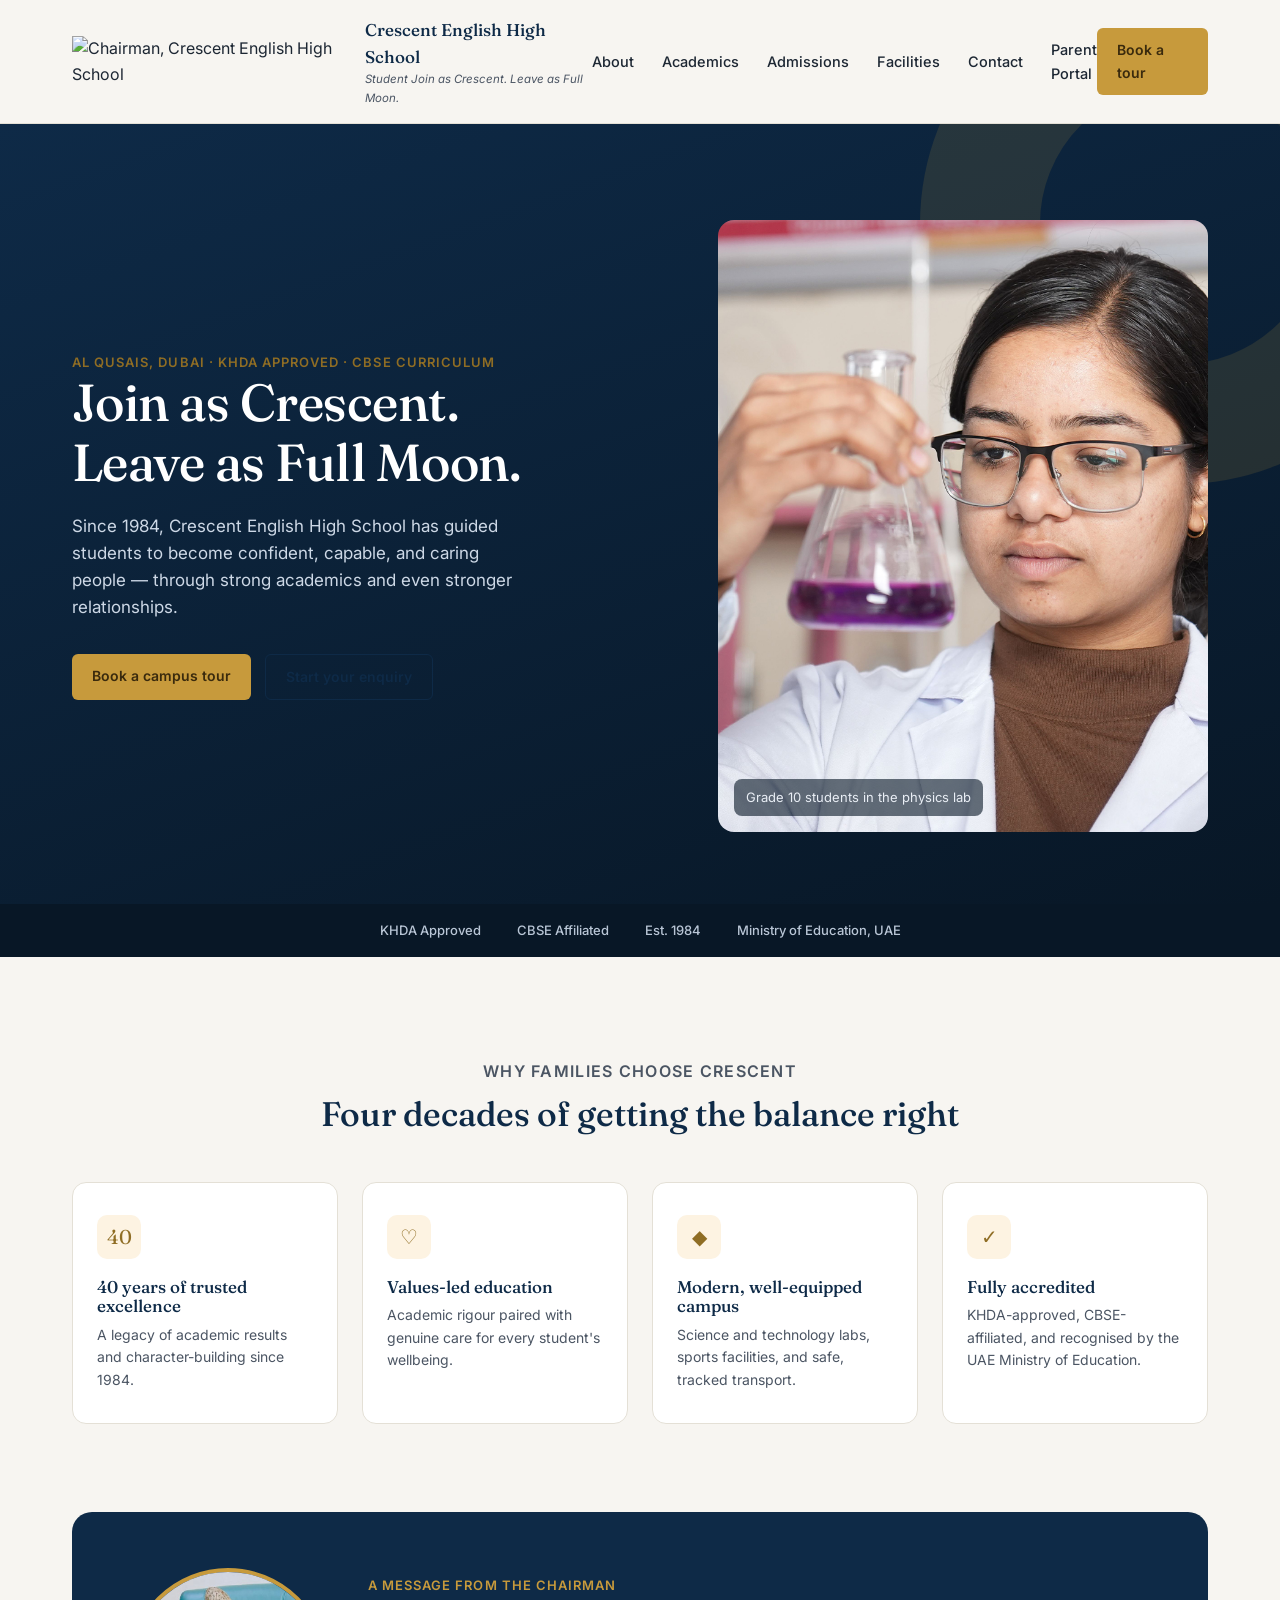
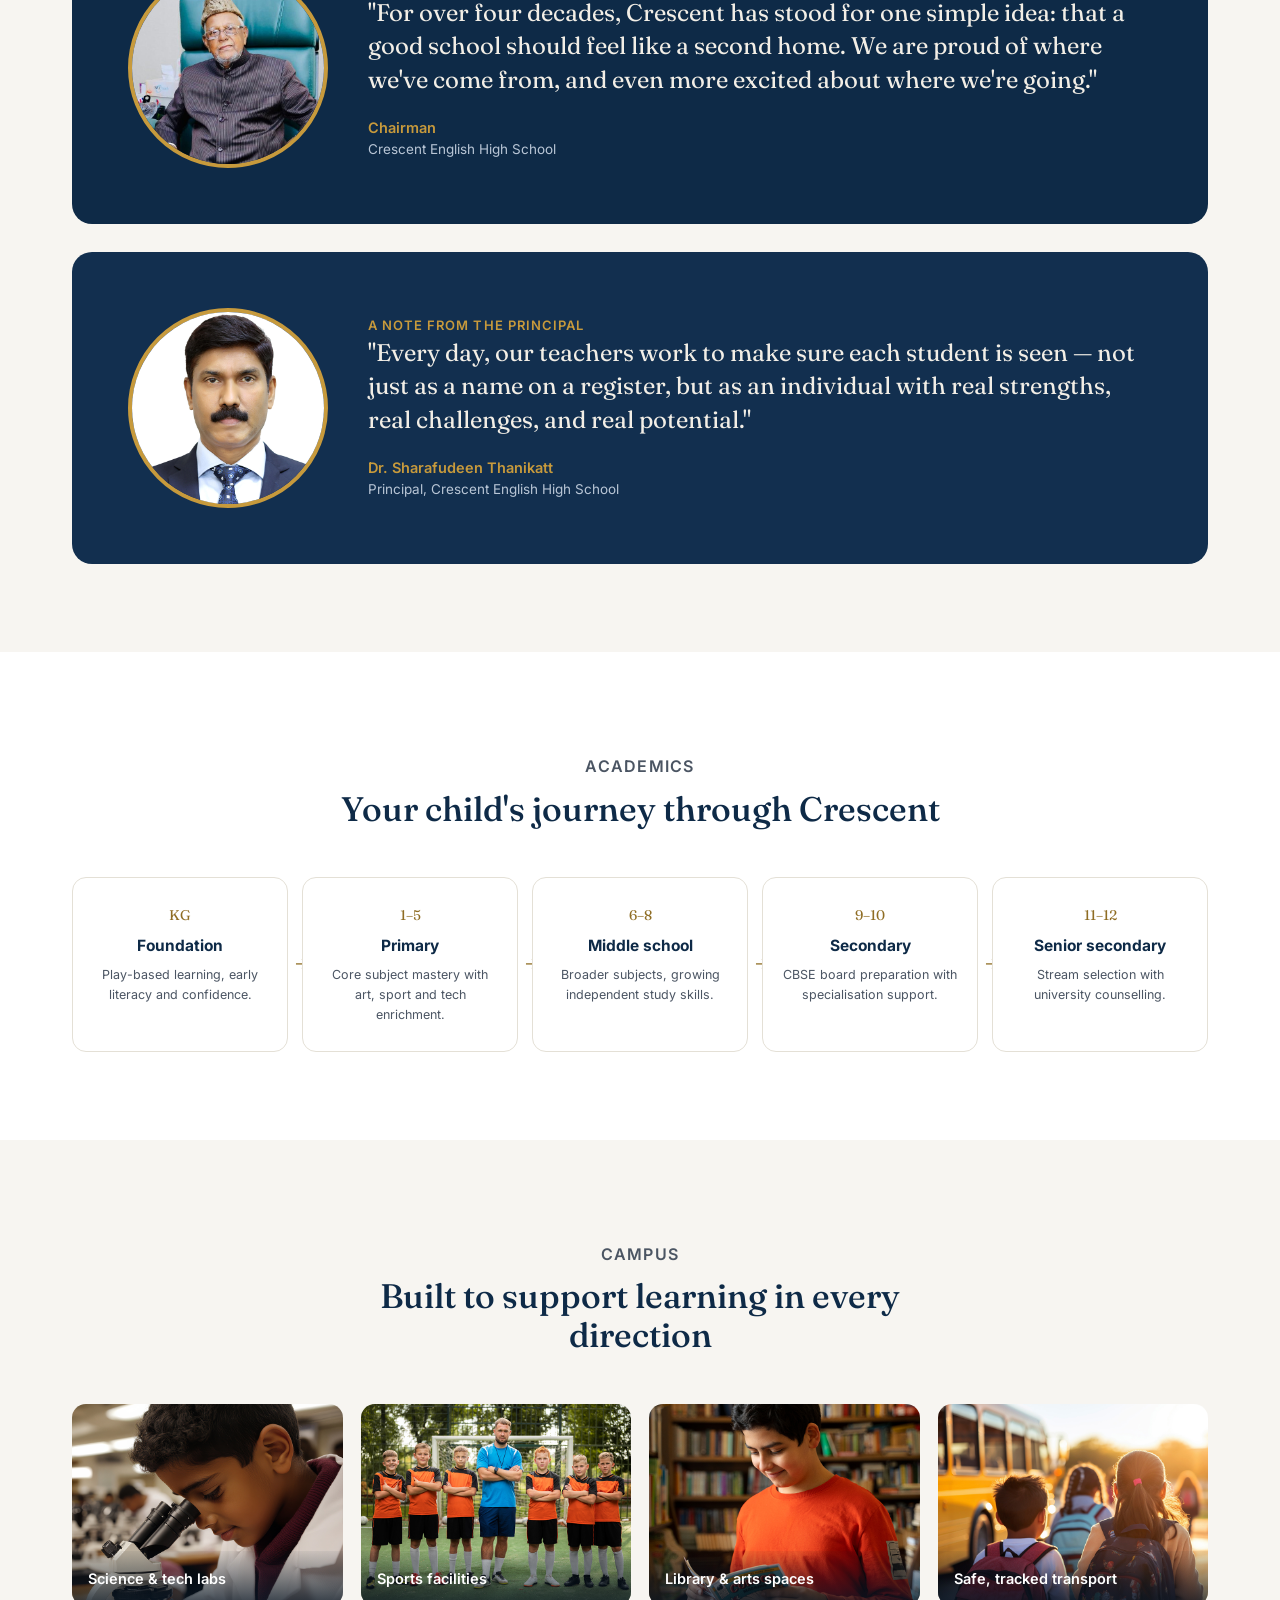
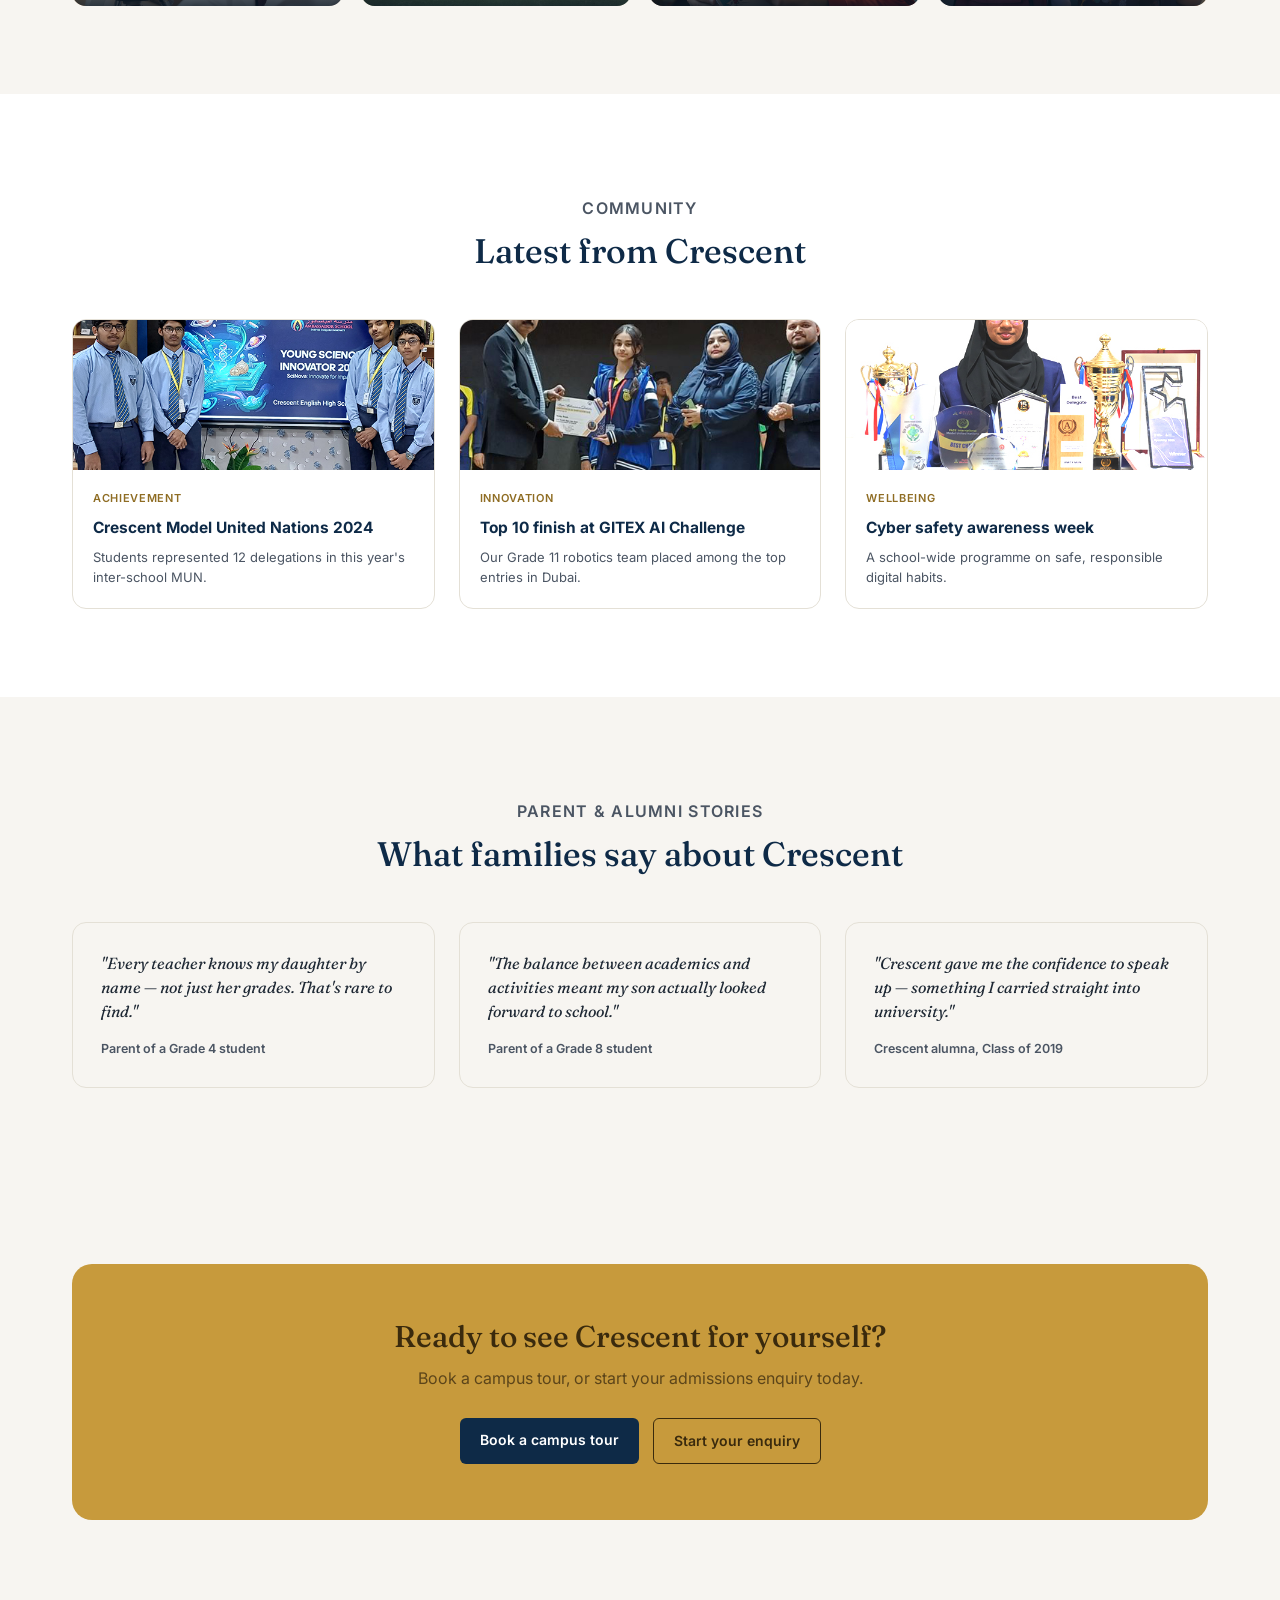
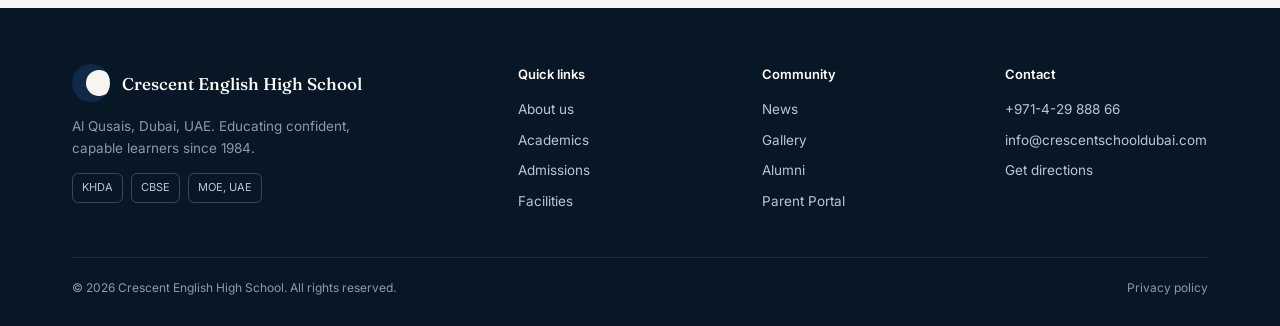
==== index.html @ 0b89fc69 "Add files via upload" ====
<!DOCTYPE html>
<html lang="en">
<head>
<meta charset="UTF-8">
<meta name="viewport" content="width=device-width, initial-scale=1.0">
<title>Crescent English High School — Home</title>
<link rel="preconnect" href="https://fonts.googleapis.com">
<link href="https://fonts.googleapis.com/css2?family=Fraunces:opsz,wght@9..144,400;9..144,500;9..144,600&family=Inter:wght@400;500;600&display=swap" rel="stylesheet">
<link rel="stylesheet" href="css/style.css">
</head>
<body>

<header>
  <div class="nav wrap">
    <div class="brand">
<img src="images/logo.png" alt="Chairman, Crescent English High School"><div>
        <div class="name">Crescent English High School</div>
        <div class="tag">Student Join as Crescent. Leave as Full Moon.</div>
      </div>
    </div>
    <nav class="links">
      <a href="about.html">About</a>
      <a href="academics.html">Academics</a>
      <a href="admissions.html">Admissions</a>
      <a href="facilities.html">Facilities</a>
      <a href="contact.html">Contact</a>
          <a href="parent-portal.html">Parent Portal</a>
    </nav>
    <a href="admissions.html" class="btn btn-primary">Book a tour</a>
  </div>
</header>

<section class="home-hero" style="padding:0;">
  <div class="hero-arc"></div>
  <div class="wrap">
    <div>
      <p class="eyebrow">Al Qusais, Dubai · KHDA approved · CBSE curriculum</p>
      <h1>Join as Crescent.<br>Leave as Full Moon.</h1>
      <p class="lede">Since 1984, Crescent English High School has guided students to become confident, capable, and caring people — through strong academics and even stronger relationships.</p>
      <div class="cta-row">
        <a href="admissions.html" class="btn btn-primary">Book a campus tour</a>
        <a href="admissions.html" class="btn-ghost btn">Start your enquiry</a>
      </div>
    </div>
    <div class="hero-visual">
      <img src="images/hero-home.jpg" alt="Students in the science lab at Crescent English High School">
      <div class="cap">Grade 10 students in the physics lab</div>
    </div>
  </div>
</section>

<div class="trust-strip">
  <div class="wrap">
    <span>KHDA Approved</span><span>CBSE Affiliated</span><span>Est. 1984</span><span>Ministry of Education, UAE</span>
  </div>
</div>

<section>
  <div class="wrap">
    <div class="section-head">
      <p class="eyebrow">Why families choose Crescent</p>
      <h2>Four decades of getting the balance right</h2>
    </div>
    <div class="value-grid">
      <div class="value-card"><div class="icon">40</div><h3>40 years of trusted excellence</h3><p>A legacy of academic results and character-building since 1984.</p></div>
      <div class="value-card"><div class="icon">♡</div><h3>Values-led education</h3><p>Academic rigour paired with genuine care for every student's wellbeing.</p></div>
      <div class="value-card"><div class="icon">◆</div><h3>Modern, well-equipped campus</h3><p>Science and technology labs, sports facilities, and safe, tracked transport.</p></div>
      <div class="value-card"><div class="icon">✓</div><h3>Fully accredited</h3><p>KHDA-approved, CBSE-affiliated, and recognised by the UAE Ministry of Education.</p></div>
    </div>
  </div>
</section>

<section style="padding-top:0;">
  <div class="wrap">

    <!-- Chairman's message -->
    <div class="message-panel">
      <div class="photo"><img src="images/chairman.jpg" alt="Chairman, Crescent English High School"></div>
      <div>
        <p class="eyebrow" style="color:var(--gold);">A message from the chairman</p>
        <blockquote>"For over four decades, Crescent has stood for one simple idea: that a good school should feel like a second home. We are proud of where we've come from, and even more excited about where we're going."</blockquote>
        <div class="attr">Chairman</div>
        <div class="role">Crescent English High School</div>
      </div>
    </div>

    <!-- Principal's message -->
    <div class="message-panel alt">
      <div class="photo"><img src="images/principal.jpg" alt="Dr. Sharafudeen Thanikatt, Principal"></div>
      <div>
        <p class="eyebrow" style="color:var(--gold);">A note from the principal</p>
        <blockquote>"Every day, our teachers work to make sure each student is seen — not just as a name on a register, but as an individual with real strengths, real challenges, and real potential."</blockquote>
        <div class="attr">Dr. Sharafudeen Thanikatt</div>
        <div class="role">Principal, Crescent English High School</div>
      </div>
    </div>

  </div>
</section>

<section class="bg-white">
  <div class="wrap">
    <div class="section-head">
      <p class="eyebrow">Academics</p>
      <h2>Your child's journey through Crescent</h2>
    </div>
    <div class="journey">
      <div class="stop"><div class="n">KG</div><h4>Foundation</h4><p>Play-based learning, early literacy and confidence.</p></div>
      <div class="stop"><div class="n">1–5</div><h4>Primary</h4><p>Core subject mastery with art, sport and tech enrichment.</p></div>
      <div class="stop"><div class="n">6–8</div><h4>Middle school</h4><p>Broader subjects, growing independent study skills.</p></div>
      <div class="stop"><div class="n">9–10</div><h4>Secondary</h4><p>CBSE board preparation with specialisation support.</p></div>
      <div class="stop"><div class="n">11–12</div><h4>Senior secondary</h4><p>Stream selection with university counselling.</p></div>
    </div>
  </div>
</section>

<section>
  <div class="wrap">
    <div class="section-head">
      <p class="eyebrow">Campus</p>
      <h2>Built to support learning in every direction</h2>
    </div>
    <div class="facility-grid">
      <div class="facility-card"><img src="images/facility-labs.jpg" alt="Science and technology labs"><div class="label">Science & tech labs</div></div>
      <div class="facility-card"><img src="images/facility-sports.jpg" alt="Sports facilities"><div class="label">Sports facilities</div></div>
      <div class="facility-card"><img src="images/facility-library.jpg" alt="Library and arts spaces"><div class="label">Library & arts spaces</div></div>
      <div class="facility-card"><img src="images/facility-transport.jpg" alt="School transport"><div class="label">Safe, tracked transport</div></div>
    </div>
  </div>
</section>

<section class="bg-white">
  <div class="wrap">
    <div class="section-head">
      <p class="eyebrow">Community</p>
      <h2>Latest from Crescent</h2>
    </div>
    <div class="news-grid">
      <div class="news-card"><div class="thumb"><img src="images/news-1.jpg" alt="Crescent Model United Nations"></div><div class="body"><p class="tag">Achievement</p><h4>Crescent Model United Nations 2024</h4><p>Students represented 12 delegations in this year's inter-school MUN.</p></div></div>
      <div class="news-card"><div class="thumb"><img src="images/news-2.jpg" alt="GITEX AI Challenge"></div><div class="body"><p class="tag">Innovation</p><h4>Top 10 finish at GITEX AI Challenge</h4><p>Our Grade 11 robotics team placed among the top entries in Dubai.</p></div></div>
      <div class="news-card"><div class="thumb"><img src="images/news-3.jpg" alt="Cyber safety awareness"></div><div class="body"><p class="tag">Wellbeing</p><h4>Cyber safety awareness week</h4><p>A school-wide programme on safe, responsible digital habits.</p></div></div>
    </div>
  </div>
</section>

<section>
  <div class="wrap">
    <div class="section-head">
      <p class="eyebrow">Parent & alumni stories</p>
      <h2>What families say about Crescent</h2>
    </div>
    <div class="t-grid">
      <div class="t-card"><p class="quote">"Every teacher knows my daughter by name — not just her grades. That's rare to find."</p><p class="who">Parent of a Grade 4 student</p></div>
      <div class="t-card"><p class="quote">"The balance between academics and activities meant my son actually looked forward to school."</p><p class="who">Parent of a Grade 8 student</p></div>
      <div class="t-card"><p class="quote">"Crescent gave me the confidence to speak up — something I carried straight into university."</p><p class="who">Crescent alumna, Class of 2019</p></div>
    </div>
  </div>
</section>

<section>
  <div class="wrap">
    <div class="cta-band">
      <h2>Ready to see Crescent for yourself?</h2>
      <p>Book a campus tour, or start your admissions enquiry today.</p>
      <div class="cta-row" style="justify-content:center;">
        <a href="admissions.html" class="btn btn-primary">Book a campus tour</a>
        <a href="admissions.html" class="btn-ghost btn">Start your enquiry</a>
      </div>
    </div>
  </div>
</section>

<footer class="site-footer">
  <div class="wrap">
    <div class="foot-grid">
      <div>
        <div class="brand" style="margin-bottom:14px;"><div class="mark"></div><div><div class="name" style="color:#fff;">Crescent English High School</div></div></div>
        <p style="max-width:280px; color:#8a99ab;">Al Qusais, Dubai, UAE. Educating confident, capable learners since 1984.</p>
        <div class="badges-row">
          <span class="foot-badge">KHDA</span><span class="foot-badge">CBSE</span><span class="foot-badge">MOE, UAE</span>
        </div>
      </div>
      <div><h5>Quick links</h5><div class="foot-links"><a href="about.html">About us</a><a href="academics.html">Academics</a><a href="admissions.html">Admissions</a><a href="facilities.html">Facilities</a></div></div>
      <div><h5>Community</h5><div class="foot-links"><a href="#">News</a><a href="#">Gallery</a><a href="#">Alumni</a><a href="parent-portal.html">Parent Portal</a></div></div>
      <div><h5>Contact</h5><div class="foot-links"><a href="tel:+97142988866">+971-4-29 888 66</a><a href="mailto:info@crescentschooldubai.com">info@crescentschooldubai.com</a><a href="contact.html">Get directions</a></div></div>
    </div>
    <div class="foot-bottom">
      <span>© 2026 Crescent English High School. All rights reserved.</span>
      <span>Privacy policy</span>
    </div>
  </div>
</footer>

</body>
</html>
---- css/style.css ----
/* ===== Crescent English High School — shared stylesheet ===== */
:root{
  --navy:#0E2A47; --navy-deep:#081726; --gold:#C79A3C; --gold-deep:#8f6d24;
  --coral:#E76F51; --cream:#F7F5F1; --ink:#1D2733; --ink-soft:#4b5563;
  --sage:#3A7D63; --line:#E4E0D6;
}
*{box-sizing:border-box; margin:0; padding:0;}
body{font-family:'Inter',sans-serif; color:var(--ink); background:var(--cream); line-height:1.6;}
h1,h2,h3{font-family:'Fraunces',serif; font-weight:500; color:var(--navy); line-height:1.15;}
a{text-decoration:none; color:inherit;}
img{max-width:100%; display:block;}
.wrap{max-width:1200px; margin:0 auto; padding:0 32px;}
.eyebrow{font-size:13px; letter-spacing:.08em; text-transform:uppercase; color:var(--gold-deep); font-weight:600;}

/* Header */
header{position:sticky; top:0; z-index:50; background:rgba(247,245,241,.92); backdrop-filter:blur(8px); border-bottom:1px solid var(--line);}
.nav{display:flex; align-items:center; justify-content:space-between; padding:16px 32px;}
.brand{display:flex; align-items:center; gap:12px;}
.brand .mark{width:38px; height:38px; border-radius:50%; background:var(--navy); position:relative; overflow:hidden; flex-shrink:0;}
.brand .mark::after{content:""; position:absolute; width:26px; height:26px; background:var(--cream); border-radius:50%; top:6px; left:14px;}
.brand .name{font-family:'Fraunces',serif; font-weight:500; font-size:17px; color:var(--navy);}
.brand .tag{font-size:11.5px; color:var(--ink-soft); font-style:italic;}
nav.links{display:flex; align-items:center; gap:28px; font-size:14.5px; font-weight:500; color:var(--ink);}
nav.links a:hover, nav.links a.active{color:var(--gold-deep);}
.btn{display:inline-block; padding:11px 20px; border-radius:6px; font-size:14px; font-weight:600; transition:.15s; border:none; cursor:pointer;}
.btn-primary{background:var(--gold); color:#3a2a0d;}
.btn-primary:hover{background:var(--gold-deep); color:#fff;}
.btn-ghost{border:1.5px solid var(--navy); color:var(--navy); background:none;}
.btn-ghost:hover{background:var(--navy); color:#fff;}

/* Page hero (inner pages) */
.pagehero{background:var(--navy); position:relative; overflow:hidden; color:#fff;}
.pagehero::after{content:""; position:absolute; right:-140px; top:-140px; width:420px; height:420px; border-radius:50%; border:100px solid rgba(199,154,60,.14); z-index:1;}
.pagehero .wrap{position:relative; z-index:2; padding:64px 32px 0;}
.pagehero h1{color:#fff; font-size:42px; max-width:640px;}
.pagehero p.lede{color:#cdd8e6; max-width:560px; margin-top:14px; font-size:16px;}
.pagehero .hero-img{margin-top:40px; border-radius:16px 16px 0 0; overflow:hidden; height:280px;}
.pagehero .hero-img img{width:100%; height:100%; object-fit:cover;}

/* Home hero */
.home-hero{position:relative; background:linear-gradient(160deg, var(--navy) 0%, var(--navy-deep) 100%); color:#fff; overflow:hidden;}
.home-hero .wrap{padding:96px 32px 72px; display:grid; grid-template-columns:1.1fr .9fr; gap:48px; align-items:center; position:relative; z-index:2;}
.hero-arc{position:absolute; right:-160px; top:-160px; width:520px; height:520px; border-radius:50%; border:120px solid rgba(199,154,60,.14); z-index:1;}
.home-hero h1{font-size:52px; color:#fff; letter-spacing:-.01em;}
.home-hero p.lede{font-size:17px; color:#cdd8e6; max-width:460px; margin:20px 0 32px;}
.cta-row{display:flex; gap:14px; flex-wrap:wrap;}
.hero-visual{aspect-ratio:4/5; border-radius:16px; overflow:hidden; position:relative;}
.hero-visual img{width:100%; height:100%; object-fit:cover;}
.hero-visual .cap{position:absolute; left:16px; bottom:16px; color:#e9eef5; font-size:13px; background:rgba(8,23,38,.6); padding:8px 12px; border-radius:8px;}
.trust-strip{background:var(--navy-deep); padding:16px 0;}
.trust-strip .wrap{display:flex; justify-content:center; gap:36px; flex-wrap:wrap; font-size:13px; color:#b9c6d6; font-weight:500;}

/* Sections */
section{padding:88px 0;}
.section-head{max-width:640px; margin:0 auto 48px; text-align:center;}
.section-head h2{font-size:34px; margin-top:10px;}
.section-head p{color:var(--ink-soft); font-size:16px; margin-top:14px;}
.bg-white{background:#fff;}

/* Value cards */
.value-grid{display:grid; grid-template-columns:repeat(4,1fr); gap:24px;}
.value-card{background:#fff; border:1px solid var(--line); border-radius:14px; padding:32px 24px;}
.value-card .icon{width:44px; height:44px; border-radius:10px; background:#fdf3e2; color:var(--gold-deep); display:flex; align-items:center; justify-content:center; font-family:'Fraunces',serif; font-size:20px; margin-bottom:18px;}
.value-card h3{font-size:17px; margin-bottom:8px;}
.value-card p{font-size:14px; color:var(--ink-soft);}

/* Message panels (Chairman / Principal) */
.message-panel{background:var(--navy); color:#fff; border-radius:20px; padding:56px; display:grid; grid-template-columns:200px 1fr; gap:40px; align-items:center; margin-bottom:28px;}
.message-panel:last-child{margin-bottom:0;}
.message-panel .photo{width:200px; height:200px; border-radius:50%; overflow:hidden; border:4px solid var(--gold); flex-shrink:0;}
.message-panel .photo img{width:100%; height:100%; object-fit:cover;}
.message-panel blockquote{font-family:'Fraunces',serif; font-size:24px; font-weight:400; line-height:1.4; color:#f2eee6;}
.message-panel .attr{margin-top:20px; color:var(--gold); font-weight:600; font-size:14.5px;}
.message-panel .role{color:#b9c6d6; font-size:13.5px;}
.message-panel.alt{background:#122f4f;}

/* Journey / process */
.journey{display:flex; gap:14px;}
.journey .stop{flex:1; background:#fff; border:1px solid var(--line); border-radius:14px; padding:26px 18px; text-align:center; position:relative;}
.journey .stop:not(:last-child)::after{content:"→"; position:absolute; right:-22px; top:50%; transform:translateY(-50%); color:var(--gold-deep); font-size:16px;}
.journey .stop .n{font-family:'Fraunces',serif; color:var(--gold-deep); font-size:14px; margin-bottom:8px;}
.journey .stop h4{font-size:15.5px; color:var(--navy); margin-bottom:6px;}
.journey .stop p{font-size:12.5px; color:var(--ink-soft);}

/* Vertical process (Admissions) */
.process{max-width:760px; margin:0 auto; position:relative;}
.process::before{content:""; position:absolute; left:27px; top:10px; bottom:10px; width:2px; background:var(--line);}
.step{display:grid; grid-template-columns:56px 1fr; gap:24px; margin-bottom:36px; position:relative;}
.step .num{width:56px; height:56px; border-radius:50%; background:#fff; border:2px solid var(--gold); color:var(--gold-deep); font-family:'Fraunces',serif; font-weight:600; font-size:20px; display:flex; align-items:center; justify-content:center; z-index:2;}
.step .content{background:#fff; border:1px solid var(--line); border-radius:14px; padding:22px 26px;}
.step h3{font-size:18px; margin-bottom:6px;}
.step p{font-size:14.5px; color:var(--ink-soft);}

/* Facilities / image grids */
.facility-grid{display:grid; grid-template-columns:repeat(4,1fr); gap:18px;}
.facility-card{border-radius:14px; aspect-ratio:4/3; position:relative; overflow:hidden;}
.facility-card img{width:100%; height:100%; object-fit:cover;}
.facility-card .label{position:absolute; left:0; right:0; bottom:0; padding:16px; color:#fff; font-weight:600; font-size:14.5px; background:linear-gradient(0deg, rgba(8,23,38,.8), rgba(8,23,38,.05));}
.gallery-grid{display:grid; grid-template-columns:repeat(3,1fr); gap:16px;}
.gallery-grid .g-item{border-radius:12px; overflow:hidden; aspect-ratio:1/1;}
.gallery-grid .g-item img{width:100%; height:100%; object-fit:cover;}

/* News cards */
.news-grid{display:grid; grid-template-columns:repeat(3,1fr); gap:24px;}
.news-card{background:#fff; border:1px solid var(--line); border-radius:14px; overflow:hidden;}
.news-card .thumb{height:150px; overflow:hidden;}
.news-card .thumb img{width:100%; height:100%; object-fit:cover;}
.news-card .body{padding:20px;}
.news-card .tag{font-size:11px; text-transform:uppercase; letter-spacing:.06em; color:var(--gold-deep); font-weight:600;}
.news-card h4{font-size:15.5px; margin:8px 0 6px; color:var(--navy);}
.news-card p{font-size:13px; color:var(--ink-soft);}

/* Testimonials */
.t-grid{display:grid; grid-template-columns:repeat(3,1fr); gap:24px;}
.t-card{border:1px solid var(--line); border-radius:14px; padding:28px; background:var(--cream);}
.t-card p.quote{font-family:'Fraunces',serif; font-style:italic; font-size:16px; color:var(--ink); line-height:1.5;}
.t-card .who{margin-top:16px; font-size:12.5px; color:var(--ink-soft); font-weight:600;}

/* Info cards / grid3 */
.grid3{display:grid; grid-template-columns:repeat(3,1fr); gap:24px;}
.card{background:#fff; border:1px solid var(--line); border-radius:14px; padding:28px;}
.card .icon{width:42px; height:42px; border-radius:10px; background:#fdf3e2; color:var(--gold-deep); display:flex; align-items:center; justify-content:center; font-family:'Fraunces',serif; margin-bottom:16px;}
.card h3{font-size:16.5px; margin-bottom:8px;}
.card p{font-size:14px; color:var(--ink-soft);}
.card a{color:var(--gold-deep); font-weight:600; font-size:13.5px;}

/* Tables */
.data-table{width:100%; border-collapse:collapse; background:#fff; border:1px solid var(--line); border-radius:14px; overflow:hidden;}
.data-table th{background:var(--navy); color:#fff; text-align:left; padding:14px 20px; font-size:13px; font-weight:600;}
.data-table td{padding:14px 20px; border-top:1px solid var(--line); font-size:14px;}
.data-table tr:nth-child(even) td{background:#fbfaf7;}

/* Form */
.form-panel{display:grid; grid-template-columns:1fr 1fr; gap:56px; align-items:start;}
.form-panel .copy h2{font-size:30px;}
.form-panel .copy p{color:var(--ink-soft); margin-top:14px; font-size:15px;}
.form-panel .badges{display:flex; gap:10px; margin-top:24px; flex-wrap:wrap;}
.form-panel .badge{border:1px solid var(--line); border-radius:6px; padding:6px 10px; font-size:12px; color:var(--ink-soft); background:#fff;}
.form-card{background:#fff; border:1px solid var(--line); border-radius:16px; padding:32px;}
.form-card .field{margin-bottom:16px;}
.form-card label{display:block; font-size:13px; font-weight:600; margin-bottom:6px; color:var(--navy);}
.form-card input, .form-card select, .form-card textarea{width:100%; padding:11px 12px; border:1px solid var(--line); border-radius:8px; font-size:14px; font-family:inherit; background:#fbfaf7;}
.form-card textarea{resize:vertical; min-height:100px;}
.form-card .row2{display:grid; grid-template-columns:1fr 1fr; gap:14px;}
.form-card button{width:100%; margin-top:8px; padding:13px; border:none; border-radius:8px; background:var(--gold); color:#3a2a0d; font-weight:600; font-size:14.5px; cursor:pointer;}
.progress{display:flex; gap:6px; margin-bottom:22px;}
.progress span{flex:1; height:4px; border-radius:2px; background:var(--line);}
.progress span.done{background:var(--gold);}

/* CTA band */
.cta-band{background:var(--gold); border-radius:20px; padding:56px; text-align:center;}
.cta-band h2{color:#3a2a0d; font-size:30px;}
.cta-band p{color:#5c451a; margin:12px 0 26px;}
.cta-band .btn-primary{background:var(--navy); color:#fff;}
.cta-band .btn-primary:hover{background:var(--navy-deep);}
.cta-band .btn-ghost{border-color:#3a2a0d; color:#3a2a0d;}
.cta-band .btn-ghost:hover{background:#3a2a0d; color:#fff;}

/* Contact */
.contact-grid{display:grid; grid-template-columns:1fr 1fr; gap:40px;}
.map-box{border-radius:16px; overflow:hidden; height:450px; min-height:340px; background:linear-gradient(135deg,#2c4a6e,#173252); display:flex; align-items:center; justify-content:center; color:#cdd8e6; font-size:14px;}

/* Footer */
footer.site-footer{background:var(--navy-deep); color:#b9c6d6; padding:56px 0 28px; font-size:13.5px;}
.foot-grid{display:grid; grid-template-columns:2fr 1fr 1fr 1fr; gap:40px; padding-bottom:36px; border-bottom:1px solid rgba(255,255,255,.1);}
footer h5{color:#fff; font-size:13px; margin-bottom:14px; font-weight:600;}
footer .foot-links a{display:block; margin-bottom:9px; color:#b9c6d6;}
footer .foot-links a:hover{color:var(--gold);}
.badges-row{display:flex; gap:8px; margin-top:14px; flex-wrap:wrap;}
.foot-badge{border:1px solid rgba(255,255,255,.2); border-radius:6px; padding:5px 9px; font-size:11px;}
.foot-bottom{padding-top:20px; display:flex; justify-content:space-between; font-size:12px; color:#8a99ab; flex-wrap:wrap; gap:8px;}
footer.simple{background:var(--navy-deep); color:#8a99ab; padding:36px 0; font-size:13px; text-align:center;}

@media (max-width:900px){
  .home-hero .wrap{grid-template-columns:1fr;} .hero-visual{display:none;}
  .value-grid,.facility-grid,.news-grid,.t-grid,.grid3{grid-template-columns:repeat(2,1fr);}
  .gallery-grid{grid-template-columns:repeat(2,1fr);}
  .message-panel{grid-template-columns:1fr; text-align:center;} .message-panel .photo{margin:0 auto;}
  .journey{flex-direction:column;} .journey .stop:not(:last-child)::after{display:none;}
  nav.links{display:none;} .foot-grid{grid-template-columns:1fr 1fr;}
  .form-panel, .contact-grid{grid-template-columns:1fr;}
  .form-card .row2{grid-template-columns:1fr;}
  .cal-row{grid-template-columns:1fr; text-align:left; gap:4px;}
}
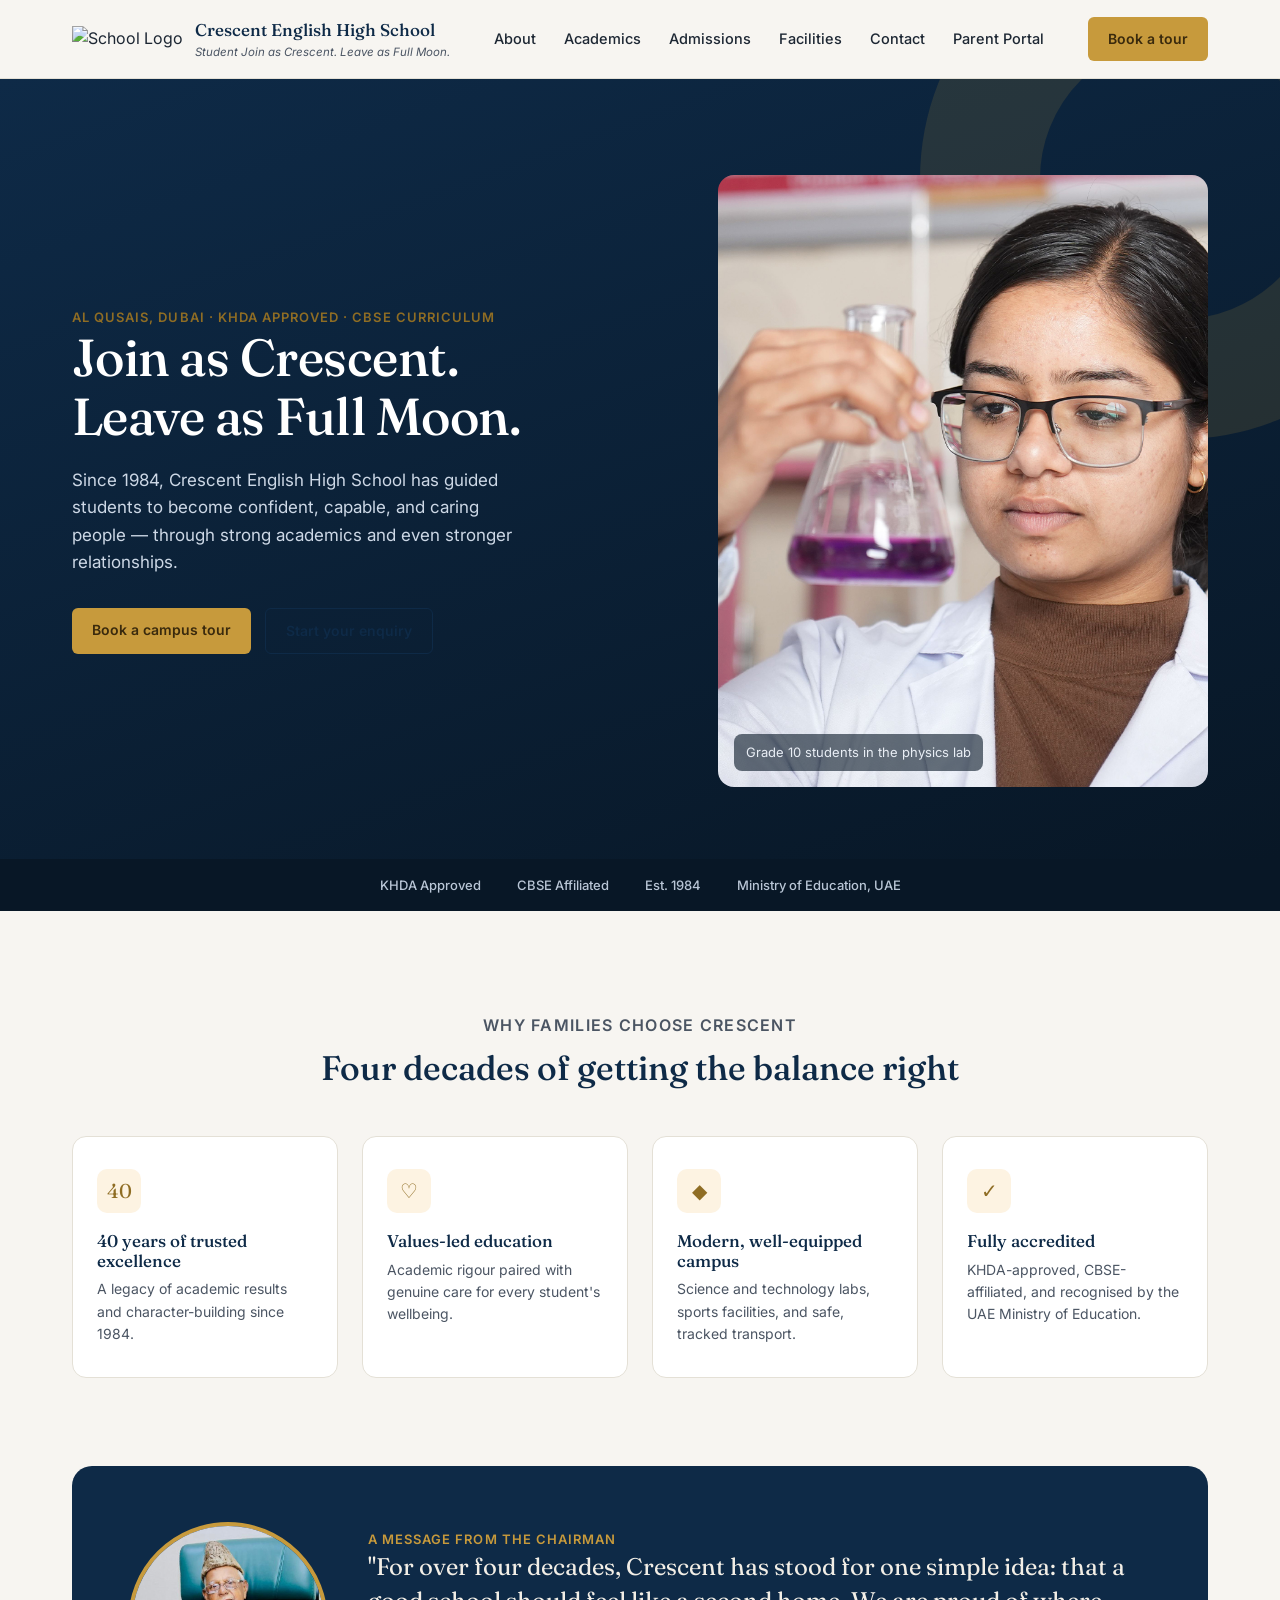
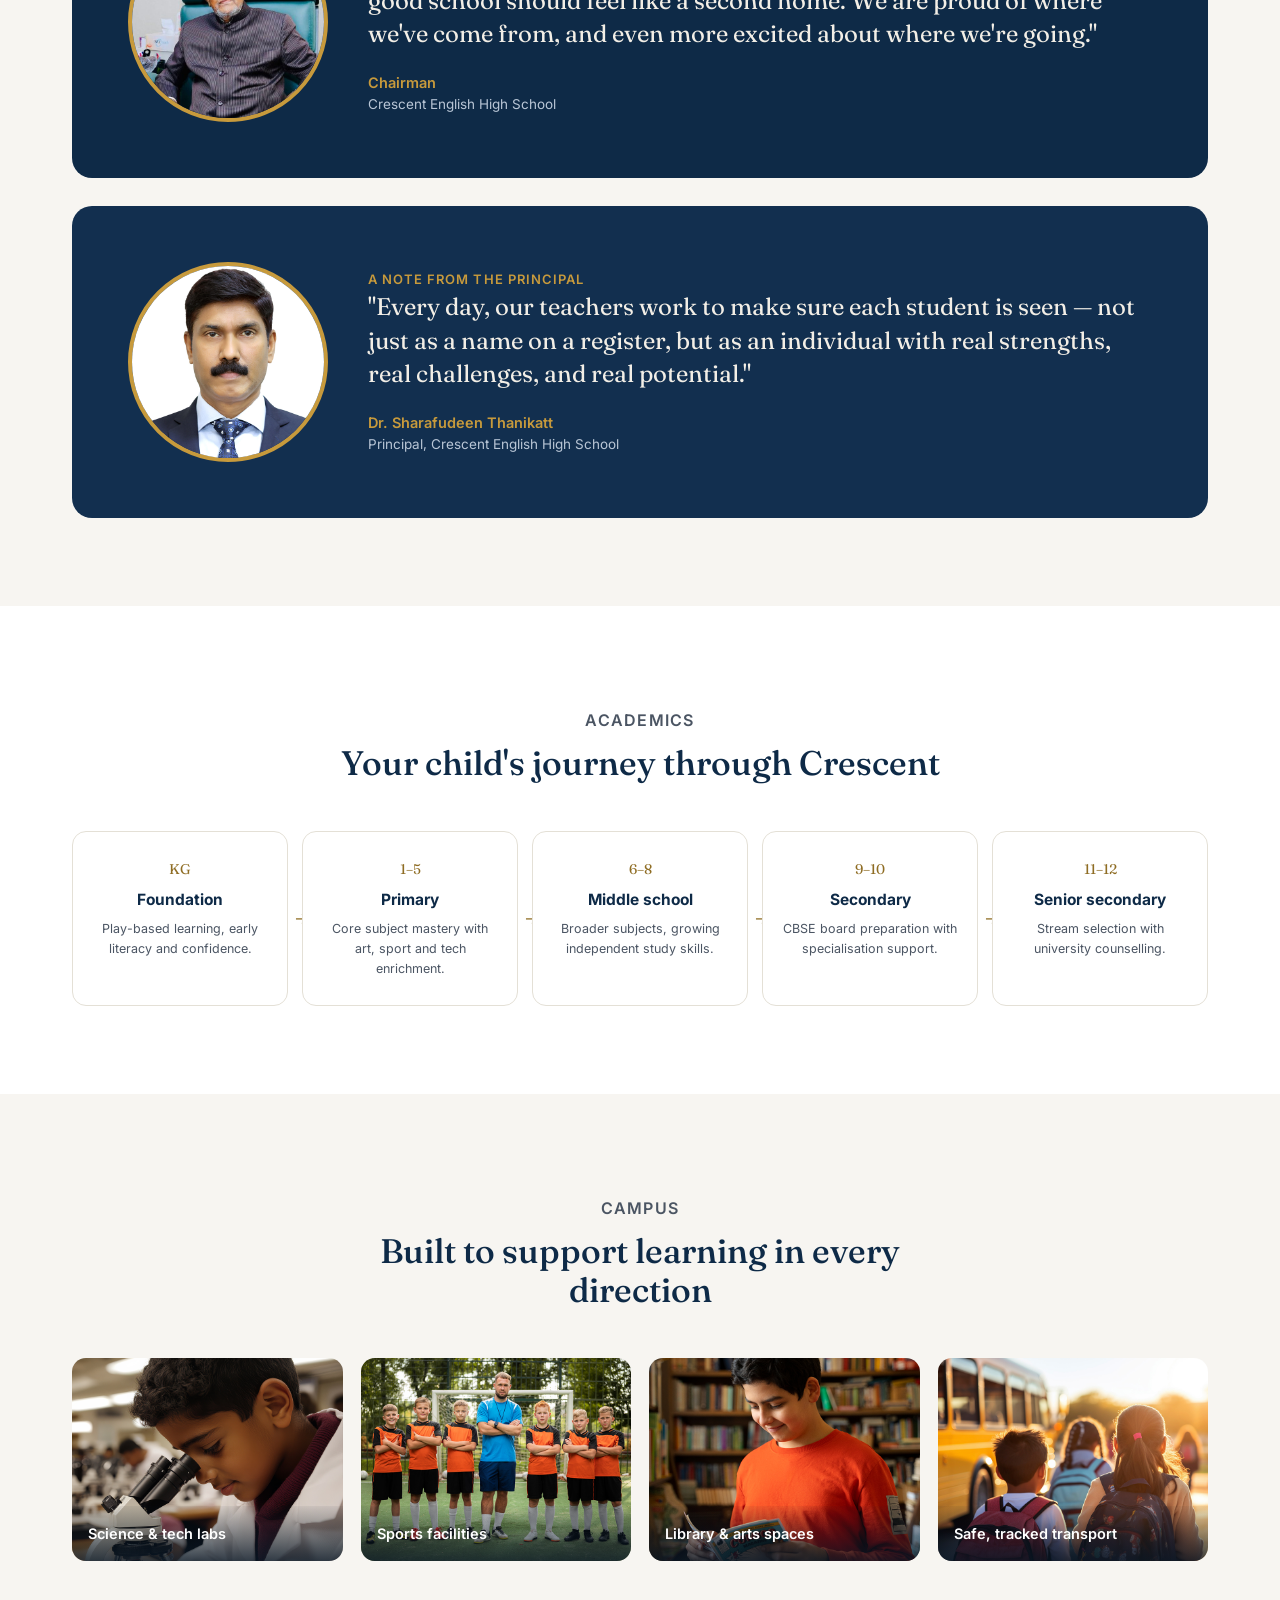
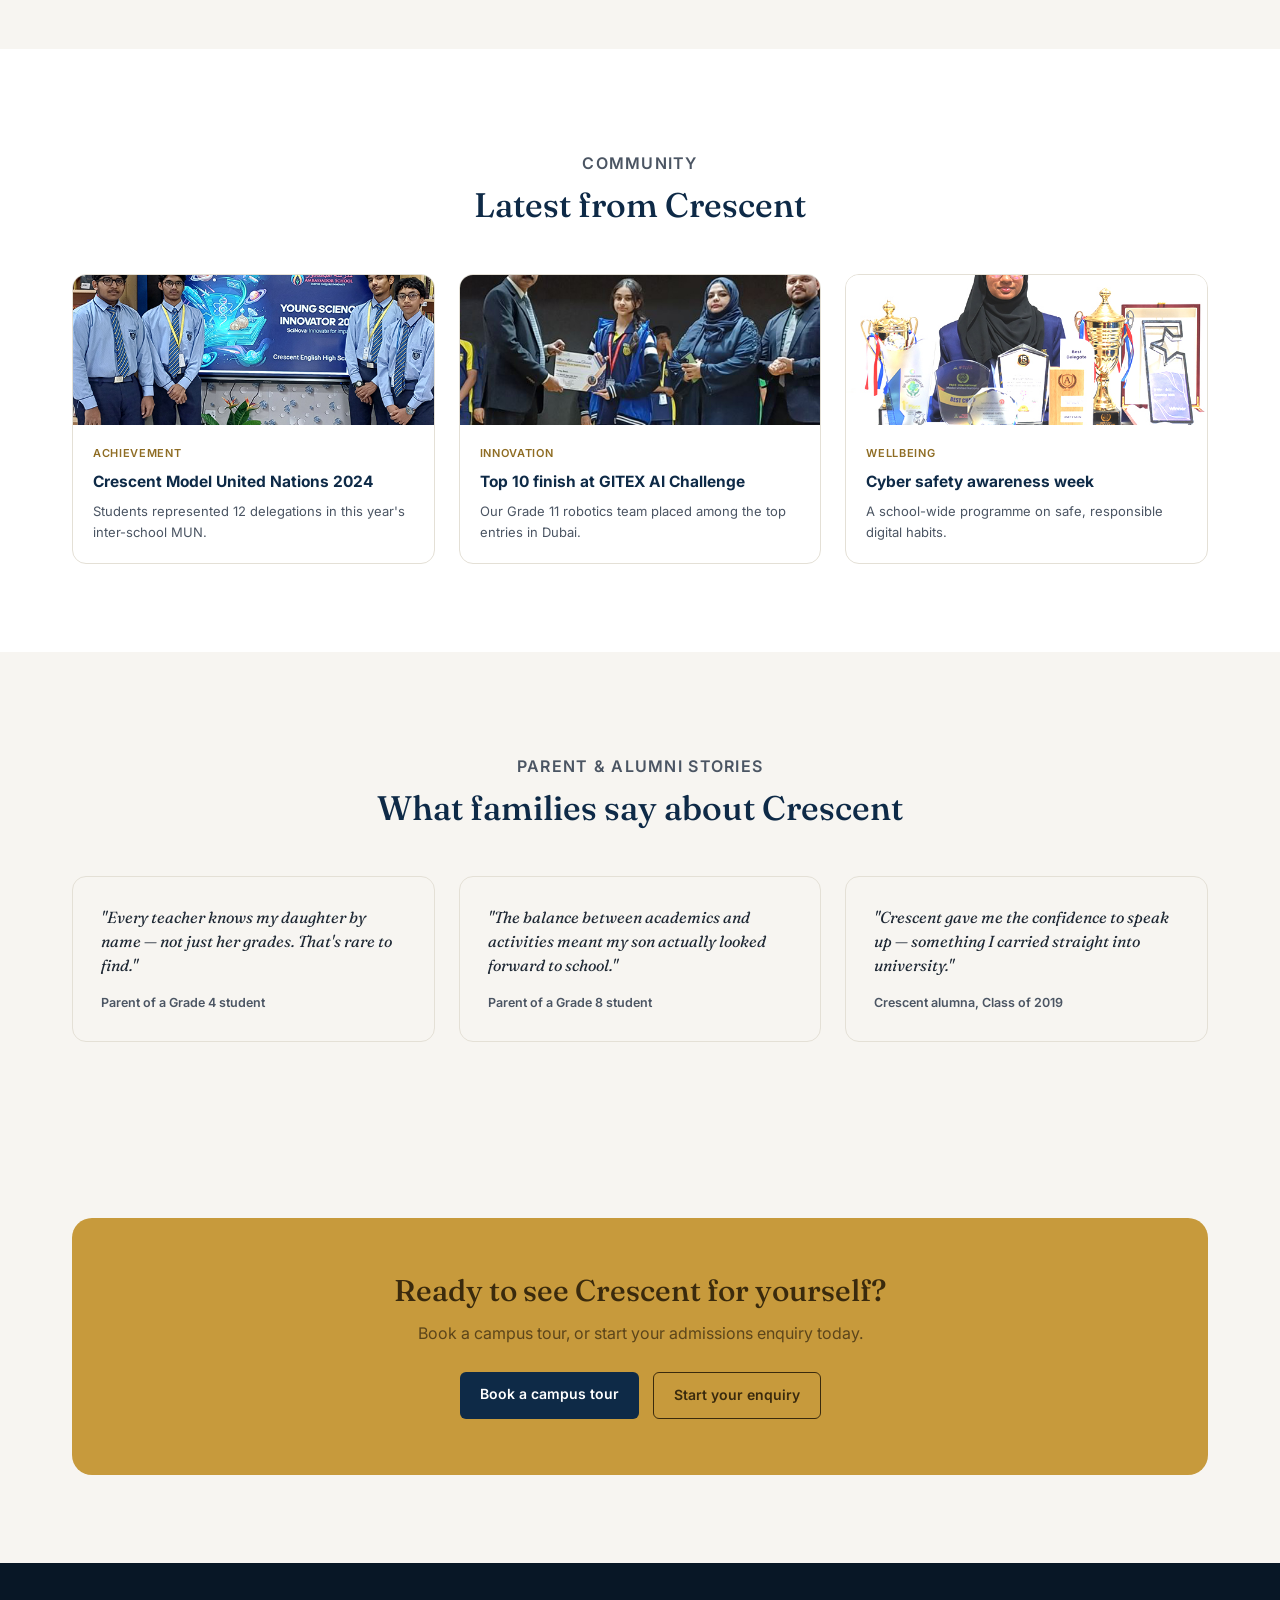
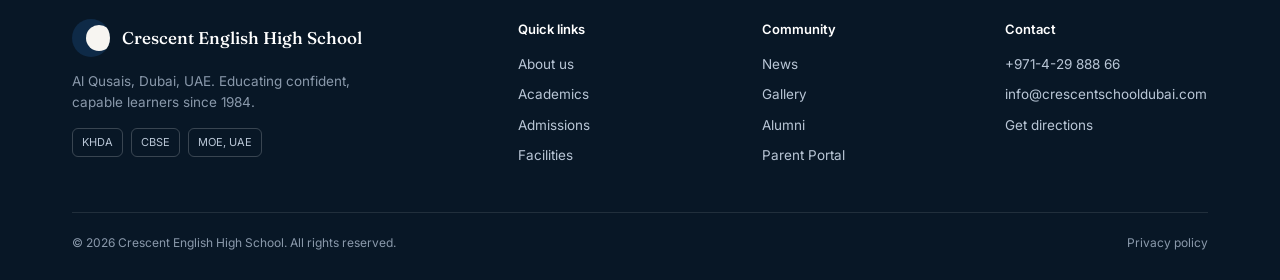
==== commit 4f68fb73: "Update alt text for school logo image" ====
--- a/index.html
+++ b/index.html
@@ -13,7 +13,7 @@
 <header>
   <div class="nav wrap">
     <div class="brand">
-<img src="images/logo.png" alt="Chairman, Crescent English High School"><div>
+<img src="images/logo.png" alt="School Logo"><div>
         <div class="name">Crescent English High School</div>
         <div class="tag">Student Join as Crescent. Leave as Full Moon.</div>
       </div>
